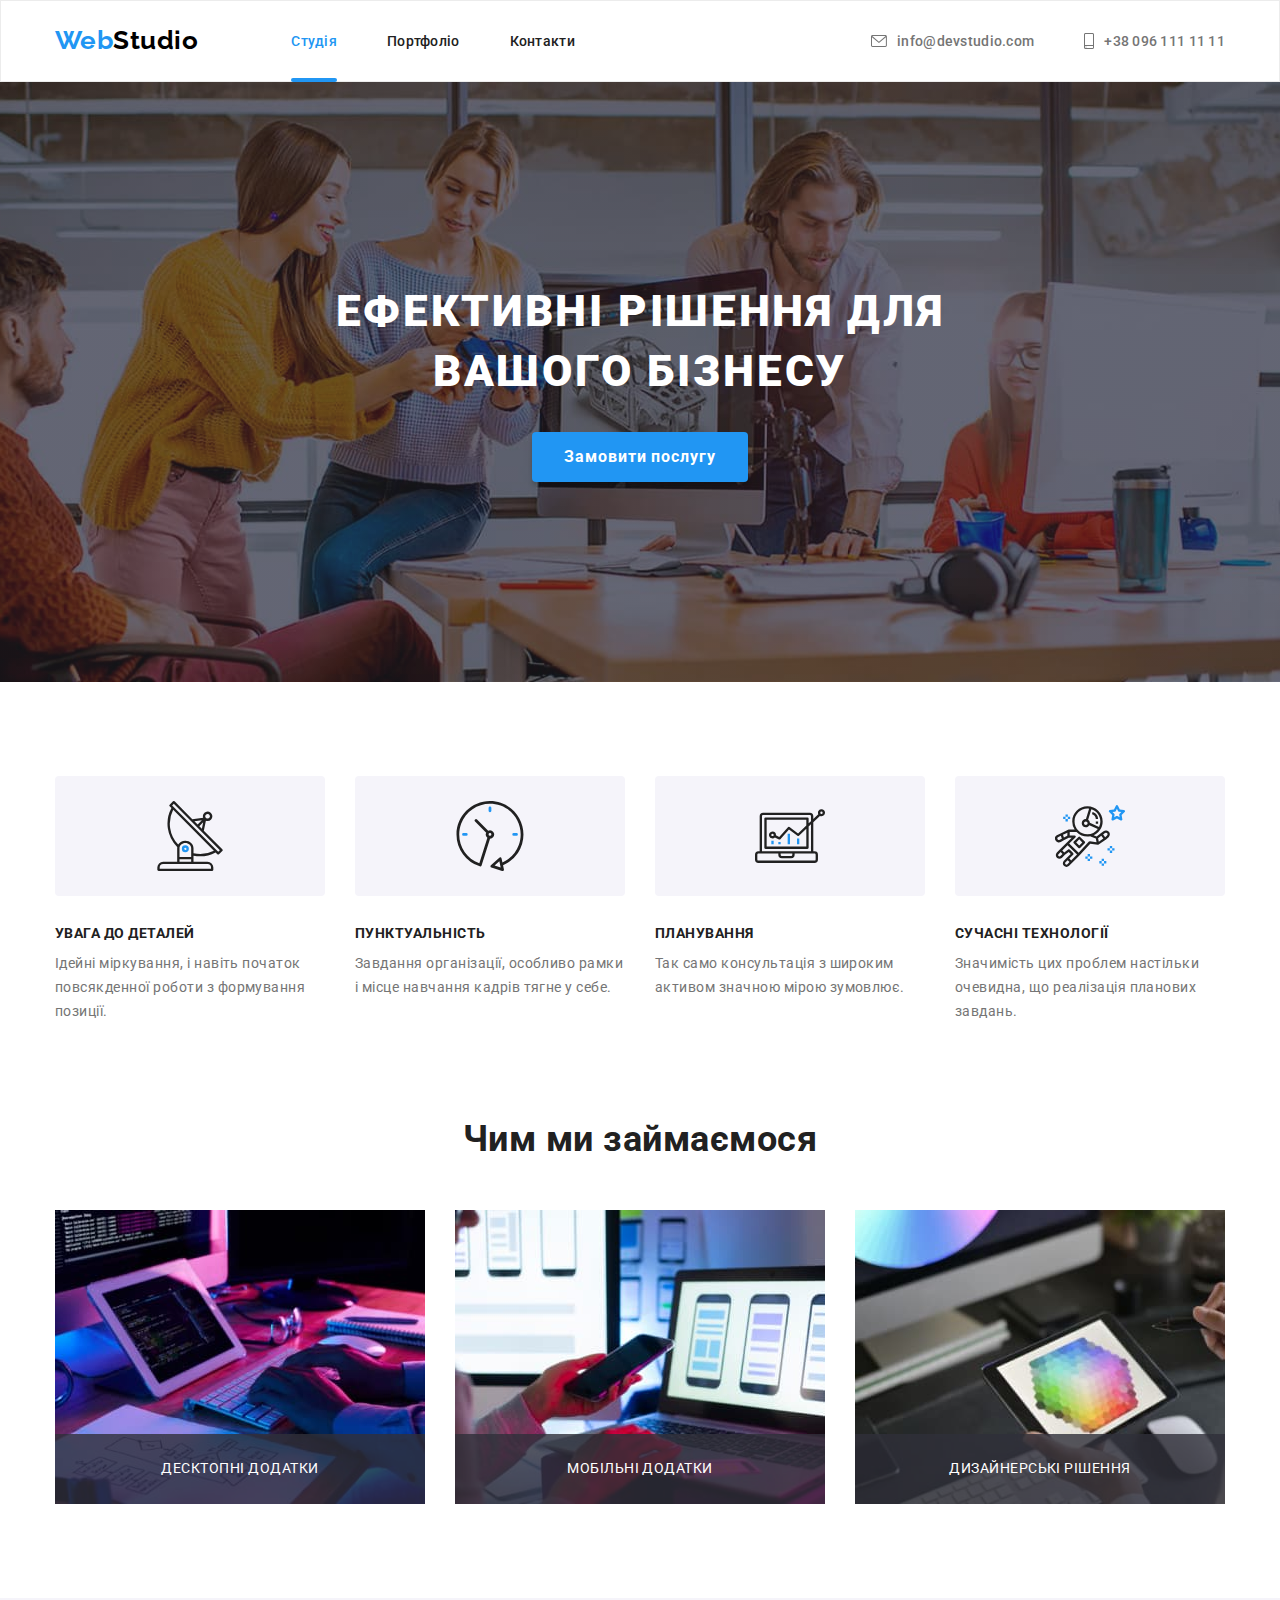
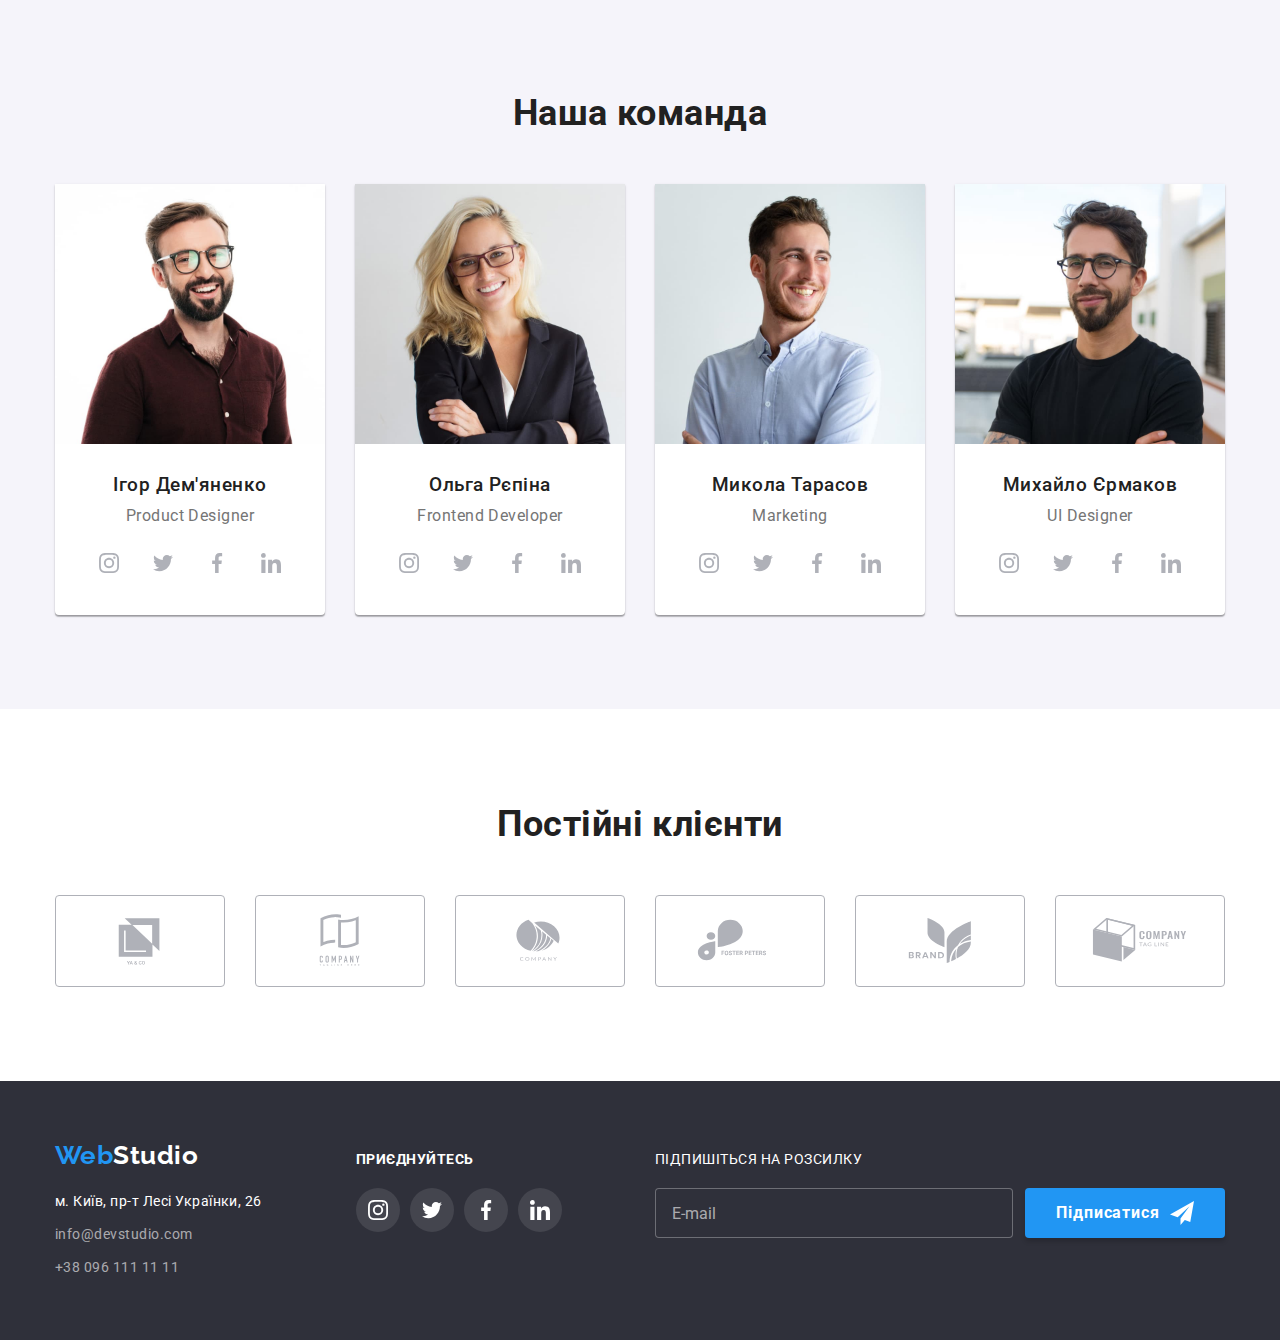
==== index.html @ 7e5ca3fb "add forms footer and modal" ====
<!DOCTYPE html>
<html lang="uk">

<head>
  <meta charset="UTF-8" />
  <meta http-equiv="X-UA-Compatible" content="IE=edge" />
  <meta name="viewport" content="width=device-width, initial-scale=1.0" />

  <title>WebStudio</title>
  <link rel="preconnect" href="https://fonts.googleapis.com">
  <link rel="preconnect" href="https://fonts.gstatic.com" crossorigin>
  <link href="https://fonts.googleapis.com/css2?family=Raleway:wght@700&family=Roboto:wght@400;500;700;900&display=swap"
    rel="stylesheet">
  <link rel="stylesheet" href="https://cdn.jsdelivr.net/npm/modern-normalize@1.1.0/modern-normalize.css">
  <link rel="stylesheet" href="./css/styles.css">
</head>

<body>
  <header class="page-header">
    <div class="container">
      <nav class="header-nav">
        <a href="./index.html" lang="en" class="links logo-header"><span class="first-part-logo">Web</span>Studio</a>
        <ul class="list nav-items">
          <li>
            <a href="./index.html" class="links hovered current-page">Студія</a>
          </li>
          <li>
            <a href="./portfolio.html" class="links hovered">Портфоліо</a>
          </li>
          <li>
            <a href="" class="links hovered">Контакти</a>
          </li>
        </ul>
      </nav>
      <ul class="list contacts-items">
        <li>
          <a href="mailto:info@devstudio.com" class="links hovered">
            <svg width="16" height="12" class="icon-header">
              <use href="./images/icons.svg#icon-envelope"></use>
            </svg>
            info@devstudio.com
          </a>
        </li>
        <li>
          <a href="tel:+380961111111" class="links hovered">
            <svg width="10" height="16" class="icon-header">
              <use href="./images/icons.svg#icon-smartphone"></use>
            </svg>
            +38 096 111 11 11
          </a>
        </li>
      </ul>
    </div>
  </header>

  <main>
    <section class="hero">
      <div class="container">
        <h1 class="hero-header">Ефективні рішення для вашого бізнесу</h1>
        <button type="button" class="hero-button" data-modal-open>Замовити послугу</button>
      </div>
    </section>

    <section class="section sect-benefits">
      <div class="container">
        <h2 class="visually-hidden">Наші переваги</h2>
        <ul class="list">
          <li class="benefits-item">
            <div class="benefits-iconplace">
              <svg width="70" height="70" class="icon-benefits">
                <use href="./images/icons.svg#icon-antenna"></use>
              </svg>
            </div>
            <h3 class="headers-benefits">УВАГА ДО ДЕТАЛЕЙ</h3>
            <p class="benefits-descr">Ідейні міркування, і навіть початок повсякденної роботи з формування позиції.</p>
          </li>
          <li class="benefits-item">
            <div class="benefits-iconplace">
              <svg width="70" height="70" class="icon-benefits">
                <use href="./images/icons.svg#icon-clock"></use>
              </svg>
            </div>
            <h3 class="headers-benefits">ПУНКТУАЛЬНІСТЬ</h3>
            <p class="benefits-descr">Завдання організації, особливо рамки і місце навчання кадрів тягне у себе.</p>
          </li>
          <li class="benefits-item">
            <div class="benefits-iconplace">
              <svg width="70" height="70" class="icon-benefits">
                <use href="./images/icons.svg#icon-diagram"></use>
              </svg>
            </div>
            <h3 class="headers-benefits">ПЛАНУВАННЯ</h3>
            <p class="benefits-descr">Так само консультація з широким активом значною мірою зумовлює.</p>
          </li>
          <li class="benefits-item">
            <div class="benefits-iconplace">
              <svg width="70" height="70" class="icon-benefits">
                <use href="./images/icons.svg#icon-astronaut"></use>
              </svg>
            </div>
            <h3 class="headers-benefits">СУЧАСНІ ТЕХНОЛОГІЇ</h3>
            <p class="benefits-descr">Значимість цих проблем настільки очевидна, що реалізація планових завдань.</p>
          </li>
        </ul>
      </div>
    </section>

    <section class="section sect-what-we-do">
      <div class="container">
        <h2 class="main-headers">Чим ми займаємося</h2>
        <ul class="list">
          <li class="what-we-do-items">
            <img src="./images/img-1.jpg" alt="набір коду по схемі" width="370" />
            <div class="wrapper-what-we-do-text">
              <p class="what-we-do-items-text">
                Десктопні додатки
              </p>
            </div>

          </li>
          <li class="what-we-do-items">
            <img src="./images/img-2.jpg" alt="розробка мобільного дизайну" width="370" />
            <div class="wrapper-what-we-do-text">
              <p class="what-we-do-items-text">
                Мобільні додатки
              </p>
            </div>

          </li>
          <li class="what-we-do-items">
            <img src="./images/img-3.jpg" alt="вибір кольору з палітри" width="370" />
            <div class="wrapper-what-we-do-text">
              <p class="what-we-do-items-text">
                Дизайнерські рішення
              </p>
            </div>

          </li>
        </ul>
      </div>
    </section>

    <section class="section team">
      <div class="container">
        <h2 class="main-headers">Наша команда</h2>
        <ul class="list">
          <li class="team-item">
            <img src="./images/ihor-1.jpg" alt="Ігор Демяненко" width="270" />
            <div class="team-descr">
              <h3 class="team-names">Ігор Дем'яненко</h3>
              <p lang="en">Product Designer</p>
              <ul class="list-socialnetw">
                <li>
                  <a href="#" class="link-socialnetwork" aria-label="Інстаграм">
                    <svg class="icon-socialnetw" width="20" height="20">
                      <use href="./images/icons.svg#icon-instagram"></use>
                    </svg>
                  </a>
                </li>
                <li>
                  <a href="#" class="link-socialnetwork" aria-label="Твіттер">
                    <svg class="icon-socialnetw" width="20" height="20">
                      <use href="./images/icons.svg#icon-twitter"></use>
                    </svg>
                  </a>
                </li>
                <li>
                  <a href="#" class="link-socialnetwork" aria-label="Фейсбук">
                    <svg class="icon-socialnetw" width="20" height="20">
                      <use href="./images/icons.svg#icon-facebook"></use>
                    </svg>
                  </a>
                </li>
                <li>
                  <a href="#" class="link-socialnetwork" aria-label="Лінкед ін">
                    <svg class="icon-socialnetw" width="20" height="20">
                      <use href="./images/icons.svg#icon-linkedin"></use>
                    </svg>
                  </a>
                </li>
              </ul>
            </div>
          </li>
          <li class="team-item">
            <img src="./images/olha-2.jpg" alt="Ольга Рєпіна" width="270" />
            <div class="team-descr">
              <h3 class="team-names">Ольга Рєпіна</h3>
              <p lang="en">Frontend Developer</p>
              <ul class="list-socialnetw">
                <li>
                  <a href="#" class="link-socialnetwork" aria-label="Інстаграм">
                    <svg class="icon-socialnetw" width="20" height="20">
                      <use href="./images/icons.svg#icon-instagram"></use>
                    </svg>
                  </a>
                </li>
                <li>
                  <a href="#" class="link-socialnetwork" aria-label="Твіттер">
                    <svg class="icon-socialnetw" width="20" height="20">
                      <use href="./images/icons.svg#icon-twitter"></use>
                    </svg>
                  </a>
                </li>
                <li>
                  <a href="#" class="link-socialnetwork" aria-label="Фейсбук">
                    <svg class="icon-socialnetw" width="20" height="20">
                      <use href="./images/icons.svg#icon-facebook"></use>
                    </svg>
                  </a>
                </li>
                <li>
                  <a href="#" class="link-socialnetwork" aria-label="Лінкед ін">
                    <svg class="icon-socialnetw" width="20" height="20">
                      <use href="./images/icons.svg#icon-linkedin"></use>
                    </svg>
                  </a>
                </li>
              </ul>
            </div>
          </li>
          <li class="team-item">
            <img src="./images/mykola-3.jpg" alt="Микола Тарасов" width="270" />
            <div class="team-descr">
              <h3 class="team-names">Микола Тарасов</h3>
              <p lang="en">Marketing</p>
              <ul class="list-socialnetw">
                <li>
                  <a href="#" class="link-socialnetwork" aria-label="Інстаграм">
                    <svg class="icon-socialnetw" width="20" height="20">
                      <use href="./images/icons.svg#icon-instagram"></use>
                    </svg>
                  </a>
                </li>
                <li>
                  <a href="#" class="link-socialnetwork" aria-label="Твіттер">
                    <svg class="icon-socialnetw" width="20" height="20">
                      <use href="./images/icons.svg#icon-twitter"></use>
                    </svg>
                  </a>
                </li>
                <li>
                  <a href="#" class="link-socialnetwork" aria-label="Фейсбук">
                    <svg class="icon-socialnetw" width="20" height="20">
                      <use href="./images/icons.svg#icon-facebook"></use>
                    </svg>
                  </a>
                </li>
                <li>
                  <a href="#" class="link-socialnetwork" aria-label="Лінкед ін">
                    <svg class="icon-socialnetw" width="20" height="20">
                      <use href="./images/icons.svg#icon-linkedin"></use>
                    </svg>
                  </a>
                </li>
              </ul>
            </div>
          </li>
          <li class="team-item">
            <img src="./images/myhaylo-4.jpg" alt="Михайло Єрмаков" width="270" />
            <div class="team-descr">
              <h3 class="team-names">Михайло Єрмаков</h3>
              <p lang="en">UI Designer</p>
              <ul class="list-socialnetw">
                <li>
                  <a href="#" class="link-socialnetwork">
                    <svg class="icon-socialnetw" width="20" height="20">
                      <use href="./images/icons.svg#icon-instagram"></use>
                    </svg>
                  </a>
                </li>
                <li>
                  <a href="#" class="link-socialnetwork">
                    <svg class="icon-socialnetw" width="20" height="20">
                      <use href="./images/icons.svg#icon-twitter"></use>
                    </svg>
                  </a>
                </li>
                <li>
                  <a href="#" class="link-socialnetwork">
                    <svg class="icon-socialnetw" width="20" height="20">
                      <use href="./images/icons.svg#icon-facebook"></use>
                    </svg>
                  </a>
                </li>
                <li>
                  <a href="#" class="link-socialnetwork">
                    <svg class="icon-socialnetw" width="20" height="20">
                      <use href="./images/icons.svg#icon-linkedin"></use>
                    </svg>
                  </a>
                </li>
              </ul>
            </div>
          </li>
        </ul>
      </div>
    </section>

    <section class="section sect-clients">
      <div class="container">
        <h2 class="main-headers">Постійні клієнти</h2>
        <ul class="list-clients">
          <li>
            <a href="" class="link-clients">
              <svg class="icon-clients" width="106" height="60">
                <use href="./images/icons.svg#icon-client-1"></use>
              </svg>
            </a>
          </li>
          <li>
            <a href="" class="link-clients">
              <svg class="icon-clients" width="106" height="60">
                <use href="./images/icons.svg#icon-client-2"></use>
              </svg>
            </a>
          </li>
          <li>
            <a href="" class="link-clients">
              <svg class="icon-clients" width="106" height="60">
                <use href="./images/icons.svg#icon-client-3"></use>
              </svg>
            </a>
          </li>
          <li>
            <a href="" class="link-clients">
              <svg class="icon-clients" width="106" height="60">
                <use href="./images/icons.svg#icon-client-4"></use>
              </svg>
            </a>
          </li>
          <li>
            <a href="" class="link-clients">
              <svg class="icon-clients" width="106" height="60">
                <use href="./images/icons.svg#icon-client-5"></use>
              </svg>
            </a>
          </li>
          <li>
            <a href="" class="link-clients">
              <svg class="icon-clients" width="106" height="60">
                <use href="./images/icons.svg#icon-client-6"></use>
              </svg>
            </a>
          </li>

        </ul>
      </div>
    </section>
  </main>

  <footer class="page-footer">
    <div class="container">
      <div class="container-logo-address">
        <a href="./index.html" lang="en" class="links logo-footer"><span class="first-part-logo">Web</span>Studio</a>
        <address>
          <ul class="list">
            <li class="footer-list-item">
              <a href="https://goo.gl/maps/CPtrU1FHBa2aNyZL9" target="_blank" rel="noopener noreferrer nofollow"
                class="links address">
                м. Київ, пр-т Лесі Українки, 26
              </a>
            </li>
            <li class="footer-list-item">
              <a href="mailto:info@devstudio.com" class="links footer-contacts hovered">info@devstudio.com</a>
            </li>
            <li class="footer-list-item">
              <a href="tel:+380961111111" class="links footer-contacts hovered">+38 096 111 11 11</a>
            </li>
          </ul>
        </address>
      </div>
      <div class="footer-socialnetw">
        <h3 class="footer-conect-us">Приєднуйтесь</h3>
        <ul class="list-socialnetw">
          <li>
            <a href="#" class="link-socialnetwork" aria-label="Інстаграм">
              <svg class="icon-socialnetw" width="20" height="20">
                <use href="./images/icons.svg#icon-instagram"></use>
              </svg>
            </a>
          </li>
          <li>
            <a href="#" class="link-socialnetwork" aria-label="Твіттер">
              <svg class="icon-socialnetw" width="20" height="20">
                <use href="./images/icons.svg#icon-twitter"></use>
              </svg>
            </a>
          </li>
          <li>
            <a href="#" class="link-socialnetwork" aria-label="Фейсбук">
              <svg class="icon-socialnetw" width="20" height="20">
                <use href="./images/icons.svg#icon-facebook"></use>
              </svg>
            </a>
          </li>
          <li>
            <a href="#" class="link-socialnetwork" aria-label="Лінкед ін">
              <svg class="icon-socialnetw" width="20" height="20">
                <use href="./images/icons.svg#icon-linkedin"></use>
              </svg>
            </a>
          </li>
        </ul>
      </div>

      <div class="footer-form-wrapper">
        <p class="footer-form-text">Підпишіться на розсилку</p>
        <form class="footer-form">
          <input type="email" name="user_mail" class="footer-input-mail" placeholder="E-mail">
          <button type="submit" class="footer-form-button-submit">
            <span class="footer-button-submit-text">Підписатися</span>
            <svg width="24" height="24" class="footer-form-button-icon">
              <use href="./images/icons.svg#icon-send"></use>
            </svg>
          </button>
        </form>
      </div>

    </div>
  </footer>
  <div class="backdrop is-hidden" data-modal>
    <div class="modal-window">
      <button type="button" class="close-modal-button" data-modal-close>
        <svg width="11" height="11" class="modal-close-icon">
          <use href="./images/icons.svg#icon-close-modal"></use>
        </svg>
      </button>
      <p class="modal-main-text">Залиште свої дані, ми вам передзвонимо</p>
      <form action="#" class="modal-form">
        <label class="modal-label">
          <span class="modal-form-input-label">Ім'я</span>
          <span class="modal-input-wrapper">
            <input type="text" class="modal-input-name modal-inputs" name="user_name" required>
            <svg width="18" height="18" class="form-icon">
              <use href="./images/icons.svg#icon-form-user"></use>
            </svg>
          </span>
        </label>
        <label class="modal-label">
          <span class="modal-form-input-label">Телефон</span>
          <span class="modal-input-wrapper">
            <input type="tel" class="modal-input-tel  modal-inputs" name="user_phone" pattern="[0-9]{3}-[0-9]{7}"
              title="xxx-xxxxxxx" required>
            <svg width="18" height="18" class="form-icon">
              <use href="./images/icons.svg#icon-form-phone"></use>
            </svg>
          </span>
        </label>
        <label class="modal-label">
          <span class="modal-form-input-label">Пошта</span>
          <span class="modal-input-wrapper">
            <input type="email" class="modal-input-mail  modal-inputs" name="user_mail" required>
            <svg width="18" height="18" class="form-icon">
              <use href="./images/icons.svg#icon-form-mail"></use>
            </svg>
          </span>
        </label>
        <label class="modal-label-comment">
          <span class="modal-form-input-label">Коментар</span>
          <textarea name="user_comment" class="modal-text-comment  modal-inputs" placeholder="Введіть текст"></textarea>
        </label>
        <label class="modal-label-checkbox">
          <input type="checkbox" name="user_agree" class="modal-form-chekbox visually-hidden" required>
          <svg width="16" height="15" class="own-chekbox">
            <use href="./images/icons.svg#icon-checkbox" class="own-checkbox-use"></use>
          </svg>
          <span class="modal-form-textarea-label">Погоджуюся з розсилкою та приймаю&nbsp;</span>
          <a href="#">Умови договору</a>
        </label>
        <button type="submit" class="modal-button-submit">Відправити</button>
      </form>
    </div>
  </div>

  <script src="./js/modal.js"></script>
</body>

</html>
---- css/styles.css ----
/* accent color #2196F3 */
/* headers and nav color #212121 */
/* secondary text color #757575 */
/* color-footer-link rgba(255, 255, 255, 0.6) */
/* main bacground color #F5F5F5; */
/* hero and footer background color #2F303A */

:root {
    --accent-color: #2196F3;
    --porfolio-background-overlay: rgba(33, 150, 243, 0.9);
    --header-logo-color: #000000;
    --footer-logo-hero-mainbackgr-color: #ffffff;
    --main-backround-color: #F5F5F5;
    --hero-footer-background-color: #2F303A;
    --background-whatwedo-text: rgba(47, 48, 58, 0.8);
    --headers-nav-text-color: #212121;
    --buttons-portfolio-background-team-color: #F5F4FA;
    --color-footer-contacts: rgba(255, 255, 255, 0.6);
    --primary-tex-color: #757575;
    --hero-button-activate: #188CE8;
    --boreder-color: #eeeeee;
    --team-icon-color: #AFB1B8;
    --footer-socnetw-background: rgba(255, 255, 255, 0.1);
    --backdrop-color: rgba(0, 0, 0, 0.2);
    --inputs-border-color: rgba(33, 33, 33, 0.2);

    --animation-duration-and-function: 250ms cubic-bezier(0.4, 0, 0.2, 1);
}

/* задаєм шрифт, фон та колір шрифта основної частини та скидаємо що непотрібно*/
body {
    font-family: 'Roboto', 'verdana', sans-serif;
    color: var(--primary-tex-color);
    letter-spacing: 0.03em;
}

a {
    text-decoration: none;
}

ul {
    list-style: none;
}

h1,
h2,
h3,
p {
    margin-top: 0;
    margin-bottom: 0;
}

ul {
    margin-top: 0;
    margin-bottom: 0;
    padding-left: 0;
}

img {
    display: block;
    max-width: 100%;
    height: auto;
}

/* LOGO  */

.logo-header,
.logo-footer {
    font-family: 'raleway', sans-serif;
    font-weight: 700;
    font-size: 26px;
    line-height: 1.11;
}

/* Diferent color logo */

.logo-header {
    color: var(--header-logo-color);
    margin-right: 93px;
}

.logo-footer {
    color: var(--footer-logo-hero-mainbackgr-color);
}

/* Logo "WEB' colour */

.first-part-logo {
    color: var(--accent-color);
}

/* header */

.container {
    width: 1200px;
    padding-left: 15px;
    padding-right: 15px;
    margin-left: auto;
    margin-right: auto;
    align-items: center;
}

.page-header>.container {
    display: flex;
}

.nav-items .links {
    position: relative;
    color: var(--headers-nav-text-color);
}

.nav-items .links::after,
.nav-items .links::after,
.links.current-page::after {
    content: "";
    position: absolute;
    bottom: 0;
    margin-bottom: -1px;
    width: 0%;
    height: 4px;

    background: var(--accent-color);
    border-radius: 2px;

    transform: scaleX(0);
    transition: transform var(--animation-duration-and-function);
}

.nav-items .links:hover::after,
.nav-items .links:focus::after,
.links.current-page::after {
    width: 100%;
    transform: scaleX(1);
}


.contacts-items .links {
    color: inherit;
}

.page-header,
.sect-benefits,
.sect-what-we-do {
    background-color: var(--footer-logo-hero-mainbackgr-color);
}

.hovered {
    transition: color var(--animation-duration-and-function);
}

.hovered:hover,
.hovered:focus,
.links.current-page {
    color: var(--accent-color);
}

.header-nav {
    display: flex;
    margin-right: auto;
    align-items: center;
}

.nav-items,
.contacts-items {
    display: flex;
    column-gap: 50px;
    font-weight: 500;
    font-size: 14px;
    line-height: 16px;
    letter-spacing: 0.02em;
}

.page-header .logo-header {
    display: inline-block;
    padding-top: 24px;
    padding-bottom: 25px;
}

.nav-items .links,
.contacts-items .links {
    display: flex;
    align-items: center;
    padding-top: 32px;
    padding-bottom: 32px;
}

.page-header {
    border: 1px solid #ECECEC;
}

.icon-header {
    margin-right: 10px;
    fill: currentColor;
}

/* HERO */

.hero,
.page-footer {
    background-color: var(--hero-footer-background-color);
}

.hero {
    text-align: center;
    padding-top: 200px;
    padding-bottom: 200px;
    background-image: linear-gradient(to right, rgba(47, 48, 58, 0.4), rgba(47, 48, 58, 0.4)), url('../images/hero-background.jpg');
    /* background-size: 1600px 600px; */
    background-position: center;
    background-repeat: no-repeat;
    background-size: cover;

    margin: 0 auto;
    max-width: 1600px;
}

.hero-header {
    letter-spacing: 0.06em;
    font-weight: 900;
    font-size: 44px;
    line-height: 1.36;
    text-transform: uppercase;
    color: var(--footer-logo-hero-mainbackgr-color);
    margin-bottom: 30px;
    width: 696px;
    margin-left: auto;
    margin-right: auto;
}

.hero-button {
    letter-spacing: 0.06em;
    font-weight: 700;
    font-size: 16px;
    line-height: 1.88;
    cursor: pointer;
    background-color: var(--accent-color);
    color: var(--footer-logo-hero-mainbackgr-color);
    padding: 10px 32px;
    border: transparent;
    box-shadow: 0px 4px 4px rgba(0, 0, 0, 0.15);
    border-radius: 4px;
    transition: background-color var(--animation-duration-and-function);
}

.hero-button:hover,
.hero-button:focus {
    background-color: var(--hero-button-activate);
}

/* Section benefits */

.section {
    padding-top: 94px;
    padding-bottom: 94px;
}

.headers-benefits,
.main-headers,
.team-names,
.sorting-item-name {
    color: var(--headers-nav-text-color);
}

.icon-benefits {
    display: block;
    border-radius: 4px;
}

.headers-benefits {
    font-size: 14px;
    line-height: 1.14;
    text-transform: uppercase;
    margin-bottom: 10px;
}

.benefits-descr {
    font-size: 14px;
    line-height: 1.71;
}

.main-headers {
    font-size: 36px;
    line-height: 1.17;
    text-align: center;
    margin-bottom: 50px;
}

.sect-benefits .list {
    display: flex;
    column-gap: 30px;
}

.benefits-item {
    width: calc((100% - 90px) / 4);
}

.benefits-iconplace {
    display: flex;
    justify-content: center;
    align-items: center;
    height: 120px;
    margin-bottom: 30px;
    border-radius: 4px;
    background-color: var(--buttons-portfolio-background-team-color);
}

/* section what we do */

.sect-what-we-do {
    padding-top: 0;
}

.sect-what-we-do .list {
    display: flex;
    column-gap: 30px;
}

.what-we-do-items {
    position: relative;
}

.wrapper-what-we-do-text {
    position: absolute;
    width: 100%;
    height: 70px;
    bottom: 0;

    background-color: var(--background-whatwedo-text);

    display: flex;
    justify-content: center;
    align-items: center;
}

.what-we-do-items-text {
    font-size: 14px;
    line-height: 1.14;
    text-transform: uppercase;
    color: var(--footer-logo-hero-mainbackgr-color);
}



/* TEAM */

.team,
.buttons-portfolio {
    background-color: var(--buttons-portfolio-background-team-color)
}

.team-item {
    font-size: 16px;
    line-height: 1.19;
    text-align: center;
    background-color: var(--footer-logo-hero-mainbackgr-color);
    box-shadow: 0px 1px 3px rgba(0, 0, 0, 0.12), 0px 1px 1px rgba(0, 0, 0, 0.14), 0px 2px 1px rgba(0, 0, 0, 0.2);
    border-bottom-left-radius: 4px;
    border-bottom-right-radius: 4px;
}

.team-descr {
    padding-top: 30px;
    padding-bottom: 30px;
    text-align: center;
}

.team-names {
    font-weight: 500;
    margin-bottom: 10px;
}

.team-descr>p {
    margin-bottom: 16px;
}

.list-socialnetw {
    display: flex;
    justify-content: center;
    align-items: center;
    column-gap: 10px;
}

.list-socialnetw>li {
    width: 44px;
    height: 44px;
}


.link-socialnetwork {
    display: flex;
    width: 100%;
    height: 100%;
    border-radius: 50%;
    justify-content: center;
    align-items: center;
    color: var(--team-icon-color);

    transition: color var(--animation-duration-and-function),
        background-color var(--animation-duration-and-function);
}

.link-socialnetwork:hover,
.link-socialnetwork:focus {
    background-color: var(--accent-color);
    color: var(--footer-logo-hero-mainbackgr-color);
}

.icon-socialnetw {
    fill: currentColor;
}

.team .list {
    display: flex;
    column-gap: 30px;
}

/* OUR CLIENTS */

.list-clients {
    display: flex;
    column-gap: 30px;
}

.list-clients>li {
    width: calc((100% - 150px) / 6);
    height: 92px;
}

.link-clients {
    display: flex;
    width: 100%;
    height: 100%;
    justify-content: center;
    align-items: center;
    border: 1px solid var(--team-icon-color);
    border-radius: 4px;
    color: var(--team-icon-color);

    transition: color var(--animation-duration-and-function),
        border-color var(--animation-duration-and-function);
}

.link-clients:hover,
.link-clients:focus {
    color: var(--accent-color);
    border-color: var(--accent-color);
}

.icon-clients {
    fill: currentColor;
}

/* FOOTER */

.page-footer {
    padding-top: 60px;
    padding-bottom: 60px;
}

.page-footer>.container {
    display: flex;
    align-items: baseline;
}

.address,
.footer-contacts {
    font-style: normal;
    font-size: 14px;
    line-height: 1.71;
}

.logo-footer {
    display: inline-block;
    margin-bottom: 20px;
}

.address {
    color: var(--footer-logo-hero-mainbackgr-color);
}

.footer-contacts {
    color: var(--color-footer-contacts);
}

.footer-list-item {
    width: 231px;
}

.footer-list-item:not(:last-child) {
    margin-bottom: 9px;
}

.container-logo-address {
    margin-right: 70px;
}

.footer-conect-us,
.footer-form-text {
    margin-bottom: 20px;
    font-size: 14px;
    line-height: 1.14;
    text-transform: uppercase;
    color: var(--footer-logo-hero-mainbackgr-color);
}

.footer-socialnetw .link-socialnetwork {
    background-color: var(--footer-socnetw-background);
    color: var(--footer-logo-hero-mainbackgr-color);
}

.footer-socialnetw .link-socialnetwork:hover,
.footer-socialnetw .link-socialnetwork:focus {
    background-color: var(--accent-color);
}

.footer-form-wrapper {
    margin-left: auto;
}

.footer-form {
    display: flex;
}

.footer-input-mail {
    width: 358px;
    height: 50px;

    background-color: var(--hero-footer-background-color);
    border: 1px solid rgba(255, 255, 255, 0.3);
    border-radius: 4px;

    padding-left: 16px;
    margin-right: 12px;

    color: var(--footer-logo-hero-mainbackgr-color);
}

.footer-input-mail::placeholder {

    font-size: 16px;
    line-height: 1.25;

    color: var(--color-footer-contacts)
}

.footer-form-button-submit {
    display: flex;
    align-items: center;
    justify-content: center;
    width: 200px;
    height: 50px;
    border: none;

    background-color: var(--accent-color);
    box-shadow: 0px 4px 4px rgba(0, 0, 0, 0.15);
    border-radius: 4px;

    color: var(--footer-logo-hero-mainbackgr-color);

    transition: background-color var(--animation-duration-and-function);
}

.footer-form-button-submit:hover,
.footer-form-button-submit:focus {
    background-color: var(--hero-button-activate);
}

.footer-button-submit-text {
    margin-right: 10px;

    font-weight: 700;
    font-size: 16px;
    line-height: 1.88;
    letter-spacing: 0.06em;
}

.footer-form-button-icon {
    fill: currentColor;
}


/* backdrop and modal */

.backdrop {
    position: fixed;
    top: 0;
    left: 0;
    width: 100%;
    height: 100%;
    z-index: 100;
    background-color: var(--backdrop-color);

    transition: opacity var(--animation-duration-and-function),
        visibility var(--animation-duration-and-function);
}



.modal-window {
    position: absolute;
    top: 50%;
    left: 50%;
    transform: translate(-50%, -50%) scale(1);

    width: 528px;
    height: 581px;
    box-shadow: 0px 1px 3px rgba(0, 0, 0, 0.12), 0px 1px 1px rgba(0, 0, 0, 0.14), 0px 2px 1px rgba(0, 0, 0, 0.2);
    border-radius: 4px;
    padding: 40px;

    background-color: var(--footer-logo-hero-mainbackgr-color);

    transition: transform var(--animation-duration-and-function);
}

.backdrop.is-hidden .modal-window {
    transform: translate(-50%, -50%) scale(1.2);
}

.close-modal-button {
    position: absolute;
    right: 8px;
    top: 8px;
    display: flex;
    justify-content: center;
    align-items: center;

    width: 30px;
    height: 30px;
    border-radius: 50%;
    border: 1px solid rgba(0, 0, 0, 0.1);

    background-color: #ffffff;
    fill: var(--header-logo-color);

    transition: fill var(--animation-duration-and-function);
}

.close-modal-button:hover,
.close-modal-button:focus {
    fill: var(--accent-color);
}

.modal-close-icon {
    fill: inherit;
}

.modal-main-text {
    font-weight: 700;
    font-size: 20px;
    line-height: 1, 15;
    text-align: center;
    letter-spacing: 0.03em;

    color: var(--headers-nav-text-color);

    margin-bottom: 12px;
}

.modal-form {
    display: flex;
    flex-direction: column;
}

.modal-label {
    margin-bottom: 10px;
}

.modal-form-input-label {
    display: block;
    font-size: 12px;
    line-height: 1.17;
    letter-spacing: 0.01em;

    padding-bottom: 4px;
}

.modal-input-wrapper {
    position: relative;

    transition: fill var(--animation-duration-and-function);
}

.modal-input-wrapper:focus-within {
    fill: var(--accent-color);
}

.modal-input-wrapper:focus-within .modal-inputs,
.modal-text-comment:focus-within {
    border-color: var(--accent-color);
    outline: none;
}

.modal-inputs {
    width: 100%;
    height: 40px;

    border: 1px solid var(--inputs-border-color);
    border-radius: 4px;

    transition: border-color var(--animation-duration-and-function);
}

.modal-input-name,
.modal-input-tel,
.modal-input-mail {
    display: block;
    padding-left: 42px;
}

.form-icon {
    position: absolute;
    top: 50%;
    left: 12px;

    transform: translateY(-50%);

    fill: inherit;
}

.modal-label-comment {
    padding-bottom: 20px;
}

.modal-text-comment {
    width: 100%;
    height: 120px;
    resize: none;

    border: 1px solid var(--inputs-border-color);
    border-radius: 4px;

    padding: 12px 16px;
}

.modal-text-comment::placeholder {

    font-size: 12px;
    line-height: 14px;
    letter-spacing: 0.01em;

    color: rgba(117, 117, 117, 0.5);
}

.modal-label-checkbox {
    display: flex;
    align-items: center;
    padding-bottom: 30px;
}

.modal-form-chekbox:focus+.own-chekbox {
    box-shadow: 0 0 0 2px #0000bb;
}


.modal-form-chekbox:checked+.own-chekbox {
    border-color: var(--accent-color);
    background-color: var(--accent-color);
}

.modal-form-chekbox:checked+.own-chekbox>.own-checkbox-use {
    display: block;
    fill: #ffffff;
}

.own-chekbox {
    border-style: solid;
    border-width: 2px;
    border-radius: 2px;
    border-color: var(--headers-nav-text-color);

    margin-right: 9px;
}

.own-checkbox-use {
    display: none;
}

.modal-form-textarea-label {
    font-size: 14px;
    line-height: 1.71;
}

.modal-label-checkbox>a {
    font-size: 14px;
    line-height: 1.71;
    color: var(--accent-color);
    text-decoration: underline;
}

.modal-button-submit {
    align-self: center;

    background-color: var(--accent-color);
    box-shadow: 0px 4px 4px rgba(0, 0, 0, 0.15);
    border: none;
    border-radius: 4px;

    font-weight: 700;
    font-size: 16px;
    line-height: 1.88;
    letter-spacing: 0.06em;
    color: var(--footer-logo-hero-mainbackgr-color);

    padding: 10px 52px;

    transition: background-color var(--animation-duration-and-function);
}

.modal-button-submit:hover,
.modal-button-submit:focus {
    background-color: var(--hero-button-activate);
}

.is-hidden {
    opacity: 0;
    visibility: hidden;
    pointer-events: none;
}


/* PORTFOLIO PAGE */

.btns-sorting,
.portfolio-list {
    display: flex;
}

.portfolio-list {
    flex-wrap: wrap;
    gap: 30px;
}

/* main section portfolio  buttons*/

.btns-sorting {
    column-gap: 8px;
    margin-bottom: 50px;
}

.btns-sorting-item:first-child {
    margin-left: auto;
}

.btns-sorting-item:last-child {
    margin-right: auto;
}

.buttons-portfolio {
    font-family: inherit;
    font-weight: 500;
    font-size: 16px;
    line-height: 1.62;
    text-align: center;
    cursor: pointer;
    background: var(--buttons-portfolio-background-team-color);
    border-radius: 4px;
    border-color: transparent;
    padding: 4px 20px;

    transition: color var(--animation-duration-and-function),
        background-color var(--animation-duration-and-function),
        box-shadow var(--animation-duration-and-function);
}

.buttons-portfolio:hover,
.buttons-portfolio:focus {
    color: var(--footer-logo-hero-mainbackgr-color);
    background-color: var(--accent-color);
    box-shadow: 0px 3px 1px rgba(0, 0, 0, 0.1), 0px 1px 2px rgba(0, 0, 0, 0.08), 0px 2px 2px rgba(0, 0, 0, 0.12);
}

.current-button {
    color: var(--footer-logo-hero-mainbackgr-color);
    background-color: var(--accent-color);
}

/* sorting cards */

.sorting-item {
    width: calc((100% - 60px) / 3);
}

.link-portfolio-item {
    display: block;
    box-sizing: border-box;
    background: var(--footer-logo-hero-mainbackgr-color);
    border: 1px solid var(--boreder-color);

    transition: box-shadow var(--animation-duration-and-function);
}

.link-portfolio-item:hover,
.link-portfolio-item:focus {
    box-shadow: 0px 1px 1px rgba(0, 0, 0, 0.12), 0px 4px 4px rgba(0, 0, 0, 0.06), 1px 4px 6px rgba(0, 0, 0, 0.16);
}

.link-portfolio-item:hover .portfolio-img-describe,
.link-portfolio-item:focus .portfolio-img-describe {
    top: 0;

}

.wrapper-img-portfolio {
    position: relative;
    overflow: hidden;
}

.portfolio-img-describe {
    position: absolute;
    display: block;
    width: 100%;
    height: 100%;
    top: 100%;

    font-size: 18px;
    padding: 63px 24px;
    line-height: 1.56;
    letter-spacing: 0.03em;
    color: var(--footer-logo-hero-mainbackgr-color);
    background-color: var(--porfolio-background-overlay);

    transition: top var(--animation-duration-and-function);
}

.sorting-item-name {
    font-size: 18px;
    line-height: 2;
    letter-spacing: 0.06em;
    margin-bottom: 4px;
}

.sorting-item-descr {
    font-size: 16px;
    line-height: 1.88;
    color: var(--primary-tex-color);
}

.sorting-item-text {
    padding: 20px 24px;
}

/* hidden not using headers */

.visually-hidden {
    position: absolute;
    white-space: nowrap;
    width: 1px;
    height: 1px;
    overflow: hidden;
    border: 0;
    padding: 0;
    clip: rect(0 0 0 0);
    clip-path: inset(50%);
    margin: -1px;
}
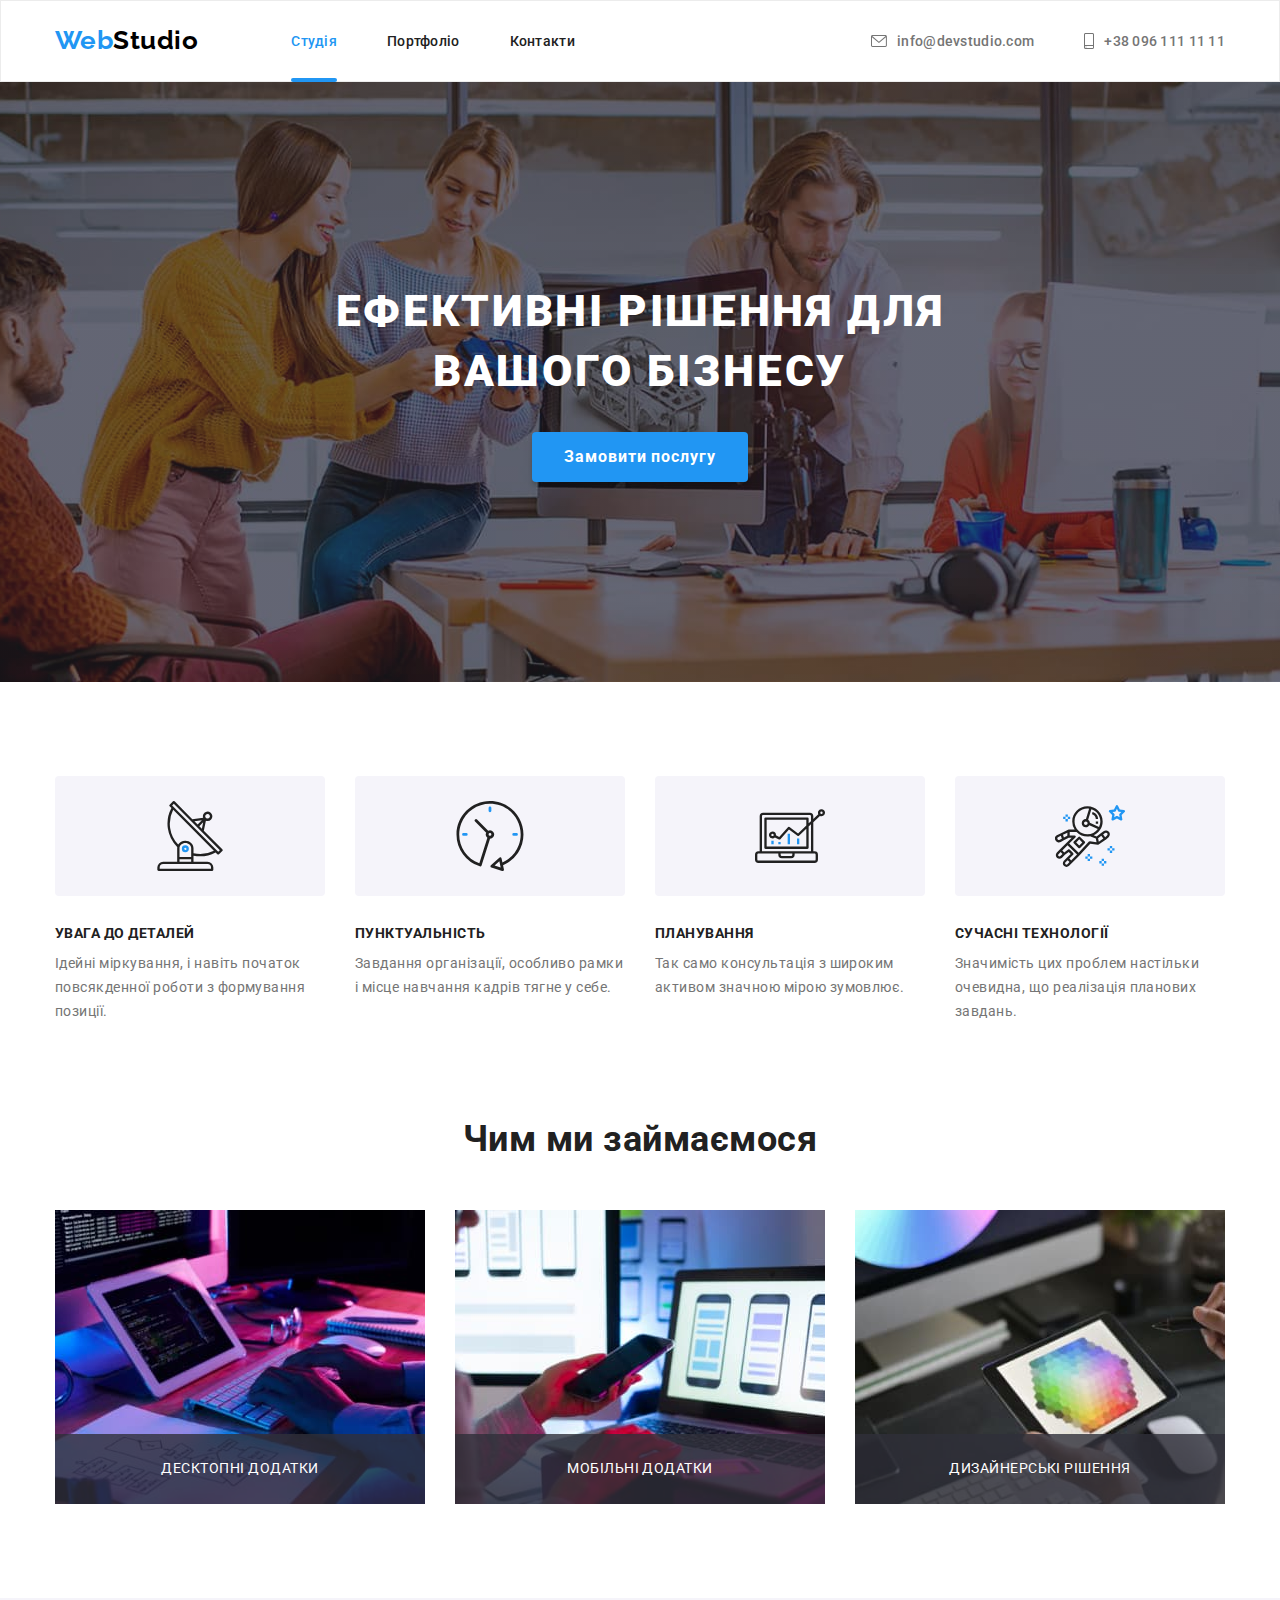
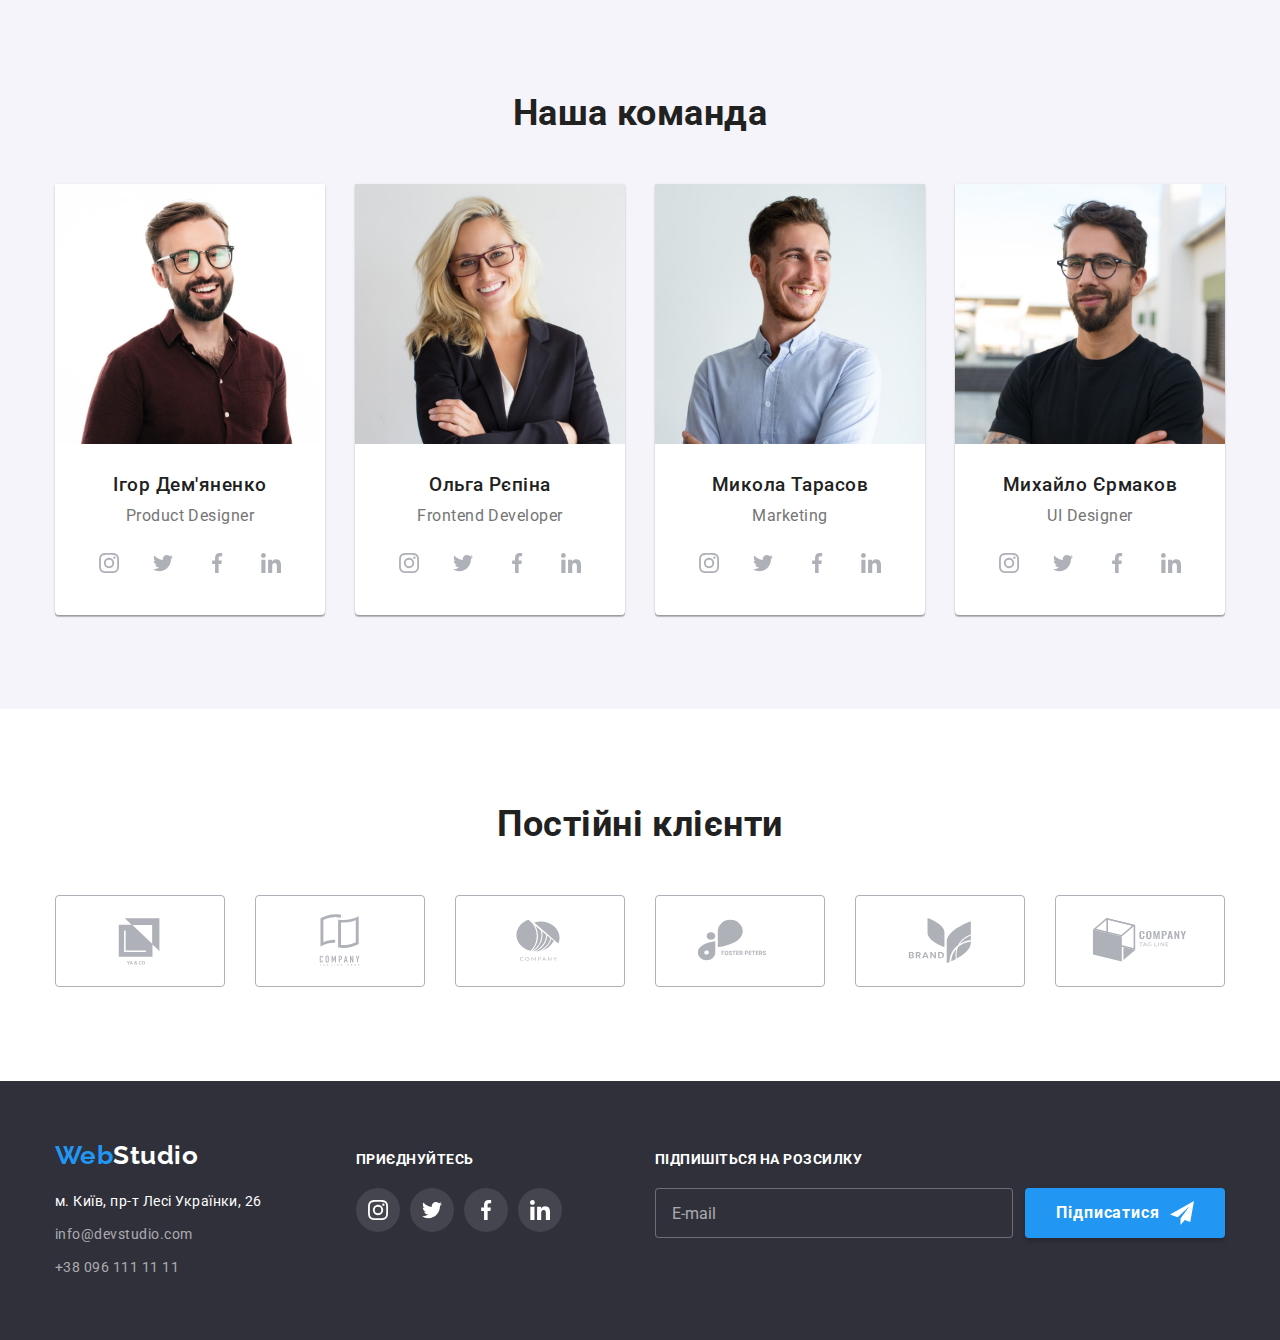
==== commit fbe5cf9d: "fix bugs" ====
--- a/index.html
+++ b/index.html
@@ -370,7 +370,7 @@
         </address>
       </div>
       <div class="footer-socialnetw">
-        <h3 class="footer-conect-us">Приєднуйтесь</h3>
+        <p class="footer-conect-us">Приєднуйтесь</p>
         <ul class="list-socialnetw">
           <li>
             <a href="#" class="link-socialnetwork" aria-label="Інстаграм">
@@ -430,7 +430,8 @@
         <label class="modal-label">
           <span class="modal-form-input-label">Ім'я</span>
           <span class="modal-input-wrapper">
-            <input type="text" class="modal-input-name modal-inputs" name="user_name" required>
+            <input type="text" class="modal-input-name modal-inputs" name="user_name" pattern="[A-Za-zА-Яа-яІіЇїЄє]{+}"
+              required>
             <svg width="18" height="18" class="form-icon">
               <use href="./images/icons.svg#icon-form-user"></use>
             </svg>
--- a/css/styles.css
+++ b/css/styles.css
@@ -499,6 +499,7 @@
     margin-bottom: 20px;
     font-size: 14px;
     line-height: 1.14;
+    font-weight: 700;
     text-transform: uppercase;
     color: var(--footer-logo-hero-mainbackgr-color);
 }
@@ -554,6 +555,7 @@
     background-color: var(--accent-color);
     box-shadow: 0px 4px 4px rgba(0, 0, 0, 0.15);
     border-radius: 4px;
+    cursor: pointer;
 
     color: var(--footer-logo-hero-mainbackgr-color);
 
@@ -594,8 +596,6 @@
         visibility var(--animation-duration-and-function);
 }
 
-
-
 .modal-window {
     position: absolute;
     top: 50%;
@@ -625,6 +625,7 @@
     justify-content: center;
     align-items: center;
 
+    padding: 0;
     width: 30px;
     height: 30px;
     border-radius: 50%;
@@ -648,7 +649,7 @@
 .modal-main-text {
     font-weight: 700;
     font-size: 20px;
-    line-height: 1, 15;
+    line-height: 1.15;
     text-align: center;
     letter-spacing: 0.03em;
 
@@ -672,13 +673,11 @@
     line-height: 1.17;
     letter-spacing: 0.01em;
 
-    padding-bottom: 4px;
+    margin-bottom: 4px;
 }
 
 .modal-input-wrapper {
     position: relative;
-
-    transition: fill var(--animation-duration-and-function);
 }
 
 .modal-input-wrapper:focus-within {
@@ -716,13 +715,16 @@
     transform: translateY(-50%);
 
     fill: inherit;
+
+    transition: fill var(--animation-duration-and-function);
 }
 
 .modal-label-comment {
-    padding-bottom: 20px;
+    margin-bottom: 20px;
 }
 
 .modal-text-comment {
+    display: block;
     width: 100%;
     height: 120px;
     resize: none;
@@ -734,7 +736,6 @@
 }
 
 .modal-text-comment::placeholder {
-
     font-size: 12px;
     line-height: 14px;
     letter-spacing: 0.01em;
@@ -745,13 +746,17 @@
 .modal-label-checkbox {
     display: flex;
     align-items: center;
-    padding-bottom: 30px;
+    justify-content: center;
+    margin-bottom: 30px;
 }
 
 .modal-form-chekbox:focus+.own-chekbox {
-    box-shadow: 0 0 0 2px #0000bb;
-}
-
+    box-shadow: 0 0 0 2px var(--accent-color);
+}
+
+.modal-form-chekbox:checked:focus+.own-chekbox {
+    box-shadow: 0 0 0 2px #000000;
+}
 
 .modal-form-chekbox:checked+.own-chekbox {
     border-color: var(--accent-color);
@@ -768,6 +773,7 @@
     border-width: 2px;
     border-radius: 2px;
     border-color: var(--headers-nav-text-color);
+    cursor: pointer;
 
     margin-right: 9px;
 }
@@ -801,6 +807,7 @@
     line-height: 1.88;
     letter-spacing: 0.06em;
     color: var(--footer-logo-hero-mainbackgr-color);
+    cursor: pointer;
 
     padding: 10px 52px;
 
